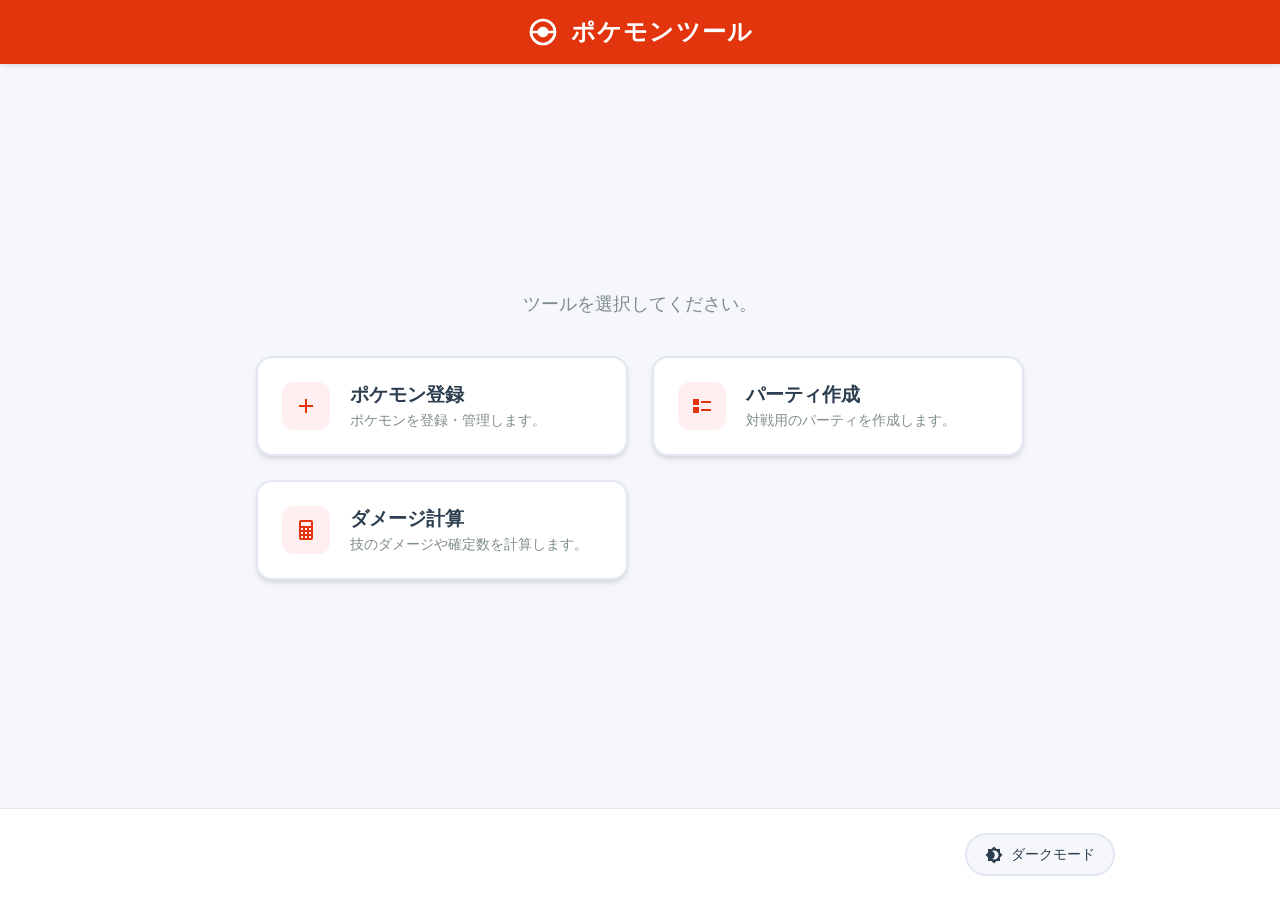
==== index.html @ 15d4105a "登録画面のレイアウト実装" ====
<!DOCTYPE html>
<html lang="ja">
<head>
    <meta charset="UTF-8">
    <meta name="viewport" content="width=device-width, initial-scale=1.0">
    <title>ポケモンツール</title>
    <link rel="stylesheet" href="css/style.css">

    <script>
        const savedTheme = localStorage.getItem('theme');
        const systemPrefersDark = window.matchMedia('(prefers-color-scheme: dark)').matches;
        const isDarkMode = savedTheme === 'dark' || (!savedTheme && systemPrefersDark);
        if (isDarkMode) {
            document.documentElement.classList.add('dark-mode');
        }
    </script>
    <script src="js/main.js" defer></script>

    <!-- PWA用のマニフェスト定義 -->
    <link rel="manifest" href="manifest.json">
    <meta name="theme-color" content="#e3350d">

    <!-- iOS (Safari) 向けのインストール設定 -->
    <meta name="apple-mobile-web-app-capable" content="yes">
    <meta name="apple-mobile-web-app-status-bar-style" content="default">
    <meta name="apple-mobile-web-app-title" content="ポケツール">
    <link rel="apple-touch-icon" href="images/icon-192.png">
</head>
<body>

    <header>
        <div class="header-container">
            <!-- モンスターボール風のSVGアイコン -->
            <svg class="header-logo" viewBox="0 0 24 24">
                <use href="images/sprite.svg#logo"></use>
            </svg>
            <h1>ポケモンツール</h1>
        </div>
    </header>

    <main>
        <div class="intro">
            <p>ツールを選択してください。</p>
        </div>

        <div class="grid">
            <!-- ポケモン登録 -->
            <a href="html/pokemons.html" class="card">
                <div class="card-icon">
                    <!-- プラスアイコン -->
                    <svg viewBox="0 0 24 24">
                        <use href="images/sprite.svg#icon-plus"></use>
                    </svg>
                </div>
                <div class="card-info">
                    <span class="card-title">ポケモン登録</span>
                    <span class="card-desc">ポケモンを登録・管理します。</span>
                </div>
            </a>

            <!-- パーティ作成 -->
            <a href="html/parties.html" class="card" onclick="event.preventDefault(); alert('パーティ作成画面（/parties）へ遷移します（モック）');">
                <div class="card-icon">
                    <!-- リストアイコン -->
                    <svg viewBox="0 0 24 24">
                        <use href="images/sprite.svg#icon-list"></use>
                    </svg>
                </div>
                <div class="card-info">
                    <span class="card-title">パーティ作成</span>
                    <span class="card-desc">対戦用のパーティを作成します。</span>
                </div>
            </a>

            <!-- ダメージ計算 -->
            <a href="html/damage-calculator.html" class="card" onclick="event.preventDefault(); alert('ダメージ計算画面（/damage-calculator）へ遷移します（モック）');">
                <div class="card-icon">
                    <!-- 計算機アイコン -->
                    <svg viewBox="0 0 24 24">
                        <use href="images/sprite.svg#icon-calculator"></use>
                    </svg>
                </div>
                <div class="card-info">
                    <span class="card-title">ダメージ計算</span>
                    <span class="card-desc">技のダメージや確定数を計算します。</span>
                </div>
            </a>
        </div>
    </main>

    <footer>
        <div class="footer-container">
            <button class="btn-toggle" id="dark-mode-toggle">
                <!-- 月アイコン -->
                <svg class="icon-moon" viewBox="0 0 24 24">
                    <use href="images/sprite.svg#icon-moon"></use>
                </svg>
                <!-- 太陽アイコン -->
                <svg class="icon-sun" viewBox="0 0 24 24">
                    <use href="images/sprite.svg#icon-sun"></use>
                </svg>
                <span>ダークモード</span>
            </button>
        </div>
    </footer>

</body>
</html>
---- css/style.css ----
@charset "UTF-8";

:root {
  --primary-color: #e3350d;
  --primary-light: #ffeff0;
  --primary-hover: #b82705;
  --bg-color: #f5f7fa;
  --card-bg: #ffffff;
  --text-color: #2c3e50;
  --text-muted: #7f8c8d;
  --border-color: #e2e8f0;
  --shadow: 0 4px 6px -1px rgba(0, 0, 0, 0.1), 0 2px 4px -1px rgba(0, 0, 0, 0.06);
  --shadow-hover: 0 10px 15px -3px rgba(0, 0, 0, 0.1), 0 4px 6px -2px rgba(0, 0, 0, 0.05);
  --transition: all 0.25s cubic-bezier(0.4, 0, 0.2, 1);
  --input-bg: #ffffff;
  
  /* 各タイプカラー */
  --type-fire: #ff9751;
  --type-water: #51a8ff;
  --type-grass: #51e67e;
  --type-flying: #97a8ff;
  --type-none: #a0aec0;
}

.dark-mode {
  --bg-color: #1a202c;
  --card-bg: #2d3748;
  --text-color: #f7fafc;
  --text-muted: #a0aec0;
  --border-color: #4a5568;
  --shadow: 0 4px 6px -1px rgba(0, 0, 0, 0.3), 0 2px 4px -1px rgba(0, 0, 0, 0.2);
  --shadow-hover: 0 10px 15px -3px rgba(0, 0, 0, 0.4), 0 4px 6px -2px rgba(0, 0, 0, 0.3);
  --primary-light: #3a2223;
  --input-bg: #2d3748;
}

* {
  box-sizing: border-box;
  margin: 0;
  padding: 0;
}

body {
  font-family: -apple-system, BlinkMacSystemFont, "Segoe UI", Roboto, "Helvetica Neue", Arial, "Noto Sans JP", sans-serif;
  background-color: var(--bg-color);
  color: var(--text-color);
  min-height: 100vh;
  display: flex;
  flex-direction: column;
  transition: background-color 0.3s ease, color 0.3s ease;
}

header {
  background-color: var(--primary-color);
  color: #ffffff;
  padding: 16px;
  box-shadow: 0 2px 4px rgba(0,0,0,0.1);
}

.header-container {
  max-width: 950px;
  margin: 0 auto;
  display: flex;
  justify-content: center;
  align-items: center;
  gap: 12px;
}

/* ヘッダー左右配置用（戻るリンク付き） */
.header-container.justify-between {
  justify-content: space-between;
}

.header-title-group {
  display: flex;
  align-items: center;
  gap: 12px;
}

.header-back-link {
  display: flex;
  align-items: center;
  gap: 4px;
  color: #ffffff;
  text-decoration: none;
  font-weight: 500;
  transition: opacity 0.2s;
  padding: 6px 12px;
  border-radius: 20px;
  background-color: rgba(255, 255, 255, 0.15);
}

.header-back-link:hover {
  background-color: rgba(255, 255, 255, 0.25);
}

.icon-back {
  width: 20px;
  height: 20px;
  fill: currentColor;
}

.header-logo {
  width: 32px;
  height: 32px;
  fill: #ffffff;
}

h1 {
  font-size: 1.5rem;
  font-weight: 700;
  letter-spacing: 0.05em;
}

main {
  flex-grow: 1;
  max-width: 800px;
  width: 100%;
  margin: 0 auto;
  padding: 40px 16px;
  display: flex;
  flex-direction: column;
  justify-content: center;
}

/* ポケモン登録画面はやや横幅を広く取る */
main.registration-main {
  max-width: 950px;
  padding: 24px 16px;
  justify-content: flex-start;
}

.intro {
  text-align: center;
  margin-bottom: 40px;
}

.intro p {
  font-size: 1.1rem;
  color: var(--text-muted);
}

/* ポータル画面用グリッド */
.grid {
  display: grid;
  grid-template-columns: repeat(2, 1fr);
  gap: 24px;
}

@media (max-width: 640px) {
  .grid {
    grid-template-columns: 1fr;
    gap: 16px;
  }
}

.card {
  background-color: var(--card-bg);
  border: 2px solid var(--border-color);
  border-radius: 16px;
  padding: 24px;
  min-height: 96px;
  display: flex;
  align-items: center;
  gap: 20px;
  text-decoration: none;
  color: var(--text-color);
  box-shadow: var(--shadow);
  transition: var(--transition);
  position: relative;
  overflow: hidden;
}

.card::before {
  content: '';
  position: absolute;
  top: 0;
  left: 0;
  width: 6px;
  height: 100%;
  background-color: var(--primary-color);
  transform: scaleY(0);
  transition: var(--transition);
  transform-origin: bottom;
}

/* 登録カードなどの通常カードはホバー変形させたくないので別定義 */
.card:not(.registration-card)::before {
  content: '';
}
.card:not(.registration-card):hover {
  transform: translateY(-4px);
  box-shadow: var(--shadow-hover);
  border-color: var(--primary-color);
}
.card:not(.registration-card):hover::before {
  transform: scaleY(1);
}

.card-icon {
  display: flex;
  align-items: center;
  justify-content: center;
  width: 48px;
  height: 48px;
  border-radius: 12px;
  background-color: var(--primary-light);
  color: var(--primary-color);
  flex-shrink: 0;
  transition: var(--transition);
}

.card:not(.registration-card):hover .card-icon {
  background-color: var(--primary-color);
  color: #ffffff;
}

.card-icon svg {
  width: 24px;
  height: 24px;
  fill: currentColor;
}

.card-info {
  display: flex;
  flex-direction: column;
  gap: 4px;
}

.card-title {
  font-size: 1.2rem;
  font-weight: 600;
}

.card-desc {
  font-size: 0.85rem;
  color: var(--text-muted);
}

/* ==========================================================================
   ポケモン登録画面 (Registration Screen) 用のスタイル
   ========================================================================== */

/* 検索エリア */
.search-section {
  margin-bottom: 24px;
}

.search-box {
  display: flex;
  gap: 12px;
  width: 100%;
}

.search-box input {
  flex-grow: 1;
  padding: 12px 18px;
  border-radius: 12px;
  border: 2px solid var(--border-color);
  background-color: var(--input-bg);
  color: var(--text-color);
  font-size: 1rem;
  font-weight: 500;
  transition: var(--transition);
}

.search-box input:focus {
  outline: none;
  border-color: var(--primary-color);
  box-shadow: 0 0 0 3px rgba(227, 53, 13, 0.15);
}

/* ボタンの基本定義 */
.btn-primary, .btn-success, .btn-danger {
  padding: 12px 24px;
  border-radius: 12px;
  border: none;
  font-size: 1rem;
  font-weight: 600;
  cursor: pointer;
  transition: var(--transition);
  display: inline-flex;
  align-items: center;
  justify-content: center;
}

.btn-primary {
  background-color: var(--primary-color);
  color: #ffffff;
}
.btn-primary:hover {
  background-color: var(--primary-hover);
}

.btn-success {
  background-color: #2ec4b6;
  color: #ffffff;
}
.btn-success:hover {
  background-color: #249c91;
}

.btn-danger {
  background-color: #ff9f1c;
  color: #ffffff;
}
.btn-danger:hover {
  background-color: #e08210;
}

.btn-large {
  padding: 14px 32px;
  font-size: 1.1rem;
}

/* ダッシュボード2カラムグリッド */
.dashboard-grid {
  display: grid;
  grid-template-columns: 1fr 1.2fr;
  gap: 24px;
  margin-bottom: 24px;
}

@media (max-width: 850px) {
  .dashboard-grid {
    grid-template-columns: 1fr;
    gap: 16px;
  }
}

.registration-card {
  display: block; /* フレックスを解除 */
  min-height: auto;
  border-radius: 16px;
  padding: 24px;
  cursor: default;
}

.card-section-title {
  font-size: 1.3rem;
  font-weight: 700;
  margin-bottom: 20px;
  border-left: 4px solid var(--primary-color);
  padding-left: 10px;
  line-height: 1.2;
}

/* ポケモン画像エリア */
.pokemon-image-placeholder {
  width: 100%;
  aspect-ratio: 4 / 3;
  background-color: var(--bg-color);
  border-radius: 12px;
  border: 2px dashed var(--border-color);
  display: flex;
  flex-direction: column;
  justify-content: center;
  align-items: center;
  gap: 8px;
  margin-bottom: 20px;
  color: var(--text-muted);
}

.pokemon-image-placeholder .image-icon {
  width: 64px;
  height: 64px;
  opacity: 0.3;
  fill: currentColor;
}

.pokemon-image-placeholder .image-text {
  font-size: 0.9rem;
  font-weight: 600;
  letter-spacing: 0.05em;
}

/* フォームグループ */
.form-group {
  margin-bottom: 16px;
}

.form-group label {
  display: block;
  font-size: 0.9rem;
  font-weight: 700;
  margin-bottom: 6px;
  color: var(--text-muted);
}

.form-select {
  width: 100%;
  padding: 12px;
  border-radius: 10px;
  border: 2px solid var(--border-color);
  background-color: var(--input-bg);
  color: var(--text-color);
  font-size: 0.95rem;
  font-weight: 500;
  transition: var(--transition);
  cursor: pointer;
}

.form-select:focus {
  outline: none;
  border-color: var(--primary-color);
}

/* タイプバッジと横並びフォーム */
.form-group-row {
  display: flex;
  align-items: center;
  gap: 12px;
  margin-bottom: 20px;
}

.form-label-inline {
  font-size: 0.9rem;
  font-weight: 700;
  color: var(--text-muted);
}

.type-badges {
  display: flex;
  gap: 8px;
}

.badge {
  display: inline-block;
  padding: 4px 12px;
  border-radius: 20px;
  font-size: 0.8rem;
  font-weight: 700;
  color: #ffffff;
  text-align: center;
}

.badge-fire { background-color: var(--type-fire); }
.badge-water { background-color: var(--type-water); }
.badge-grass { background-color: var(--type-grass); }
.badge-flying { background-color: var(--type-flying); }
.badge-none { background-color: var(--type-none); }

/* 能力ポイントと実数値テーブル */
.status-table-container {
  overflow-x: auto;
  margin-bottom: 20px;
}

.status-table {
  width: 100%;
  border-collapse: collapse;
}

.status-table th {
  font-size: 0.85rem;
  font-weight: 700;
  color: var(--text-muted);
  text-align: left;
  padding-bottom: 10px;
  border-bottom: 2px solid var(--border-color);
}

.status-table th.th-center {
  text-align: center;
}

.status-table td {
  padding: 12px 0;
  border-bottom: 1px solid var(--border-color);
  vertical-align: middle;
}

.status-name {
  font-weight: 700;
  font-size: 0.95rem;
  width: 60px;
}

.status-base {
  font-weight: 600;
  color: var(--text-muted);
  width: 50px;
}

.status-ap-cell {
  width: 140px;
}

.ap-spinner {
  display: flex;
  align-items: center;
  background-color: var(--bg-color);
  border: 2px solid var(--border-color);
  border-radius: 8px;
  overflow: hidden;
  width: 120px;
  margin: 0 auto;
}

.btn-ap-adjust {
  background: none;
  border: none;
  color: var(--text-color);
  font-size: 1.2rem;
  font-weight: bold;
  width: 32px;
  height: 32px;
  cursor: pointer;
  transition: background-color 0.1s;
}

.btn-ap-adjust:hover {
  background-color: var(--border-color);
}

.ap-input {
  width: 56px;
  border: none;
  background: none;
  color: var(--text-color);
  text-align: center;
  font-size: 0.95rem;
  font-weight: 700;
  -moz-appearance: textfield;
}

.ap-input::-webkit-outer-spin-button,
.ap-input::-webkit-inner-spin-button {
  -webkit-appearance: none;
  margin: 0;
}

.ap-presets {
  width: 70px;
  display: flex;
  gap: 4px;
}

.btn-preset {
  background-color: var(--bg-color);
  border: 1px solid var(--border-color);
  color: var(--text-color);
  padding: 4px 8px;
  border-radius: 6px;
  font-size: 0.75rem;
  font-weight: 700;
  cursor: pointer;
  transition: var(--transition);
}

.btn-preset:hover {
  border-color: var(--primary-color);
  background-color: var(--primary-light);
  color: var(--primary-color);
}

.status-real {
  font-size: 1.1rem;
  font-weight: 700;
  text-align: right;
  width: 60px;
}

.highlight-value {
  color: var(--primary-color);
}

/* 残り能力ポイント */
.ap-summary-box {
  display: flex;
  justify-content: space-between;
  align-items: center;
  padding: 14px 18px;
  background-color: var(--primary-light);
  border-radius: 12px;
  border: 1px solid rgba(227, 53, 13, 0.2);
}

.ap-summary-label {
  font-weight: 700;
  font-size: 0.95rem;
}

.ap-summary-value {
  font-size: 1.2rem;
  font-weight: 800;
}

/* 技構成エリア */
.moves-section {
  margin-bottom: 24px;
}

.moves-grid {
  display: grid;
  grid-template-columns: repeat(2, 1fr);
  gap: 16px;
}

@media (max-width: 640px) {
  .moves-grid {
    grid-template-columns: 1fr;
    gap: 12px;
  }
}

.move-row {
  display: flex;
  align-items: center;
  justify-content: space-between;
  background-color: var(--bg-color);
  padding: 12px 16px;
  border-radius: 12px;
  border: 1px solid var(--border-color);
  gap: 12px;
}

.move-select-wrapper {
  display: flex;
  align-items: center;
  gap: 10px;
  flex-grow: 1;
}

.move-label {
  font-weight: 700;
  font-size: 0.9rem;
  color: var(--text-muted);
  white-space: nowrap;
}

.move-row .form-select {
  padding: 8px 12px;
  border-radius: 8px;
  font-size: 0.9rem;
}

.move-meta {
  display: flex;
  align-items: center;
  gap: 10px;
  flex-shrink: 0;
}

.move-power {
  font-size: 0.85rem;
  color: var(--text-muted);
  white-space: nowrap;
}

.move-power .power-val {
  font-weight: 700;
  color: var(--text-color);
}

/* アクション行（保存・削除） */
.action-row {
  display: flex;
  justify-content: space-between;
  gap: 16px;
  margin-top: 12px;
}

.action-row .btn-success {
  flex-grow: 1; /* 保存ボタンを大きく */
}

/* ==========================================================================
   フッター
   ========================================================================== */
footer {
  padding: 24px 16px;
  border-top: 1px solid var(--border-color);
  background-color: var(--card-bg);
  transition: background-color 0.3s ease, border-color 0.3s ease;
  margin-top: auto;
}

.footer-container {
  max-width: 950px;
  margin: 0 auto;
  display: flex;
  justify-content: flex-end;
  align-items: center;
}

.btn-toggle {
  background-color: var(--bg-color);
  border: 2px solid var(--border-color);
  color: var(--text-color);
  padding: 10px 18px;
  border-radius: 30px;
  cursor: pointer;
  display: flex;
  align-items: center;
  gap: 8px;
  font-size: 0.9rem;
  font-weight: 500;
  transition: var(--transition);
}

.btn-toggle:hover {
  border-color: var(--primary-color);
  color: var(--primary-color);
  background-color: var(--primary-light);
  color: var(--primary-color);
}

.btn-toggle svg {
  width: 18px;
  height: 18px;
  fill: currentColor;
}

/* ダークモード時のトグルボタン内のアイコン表示制御 */
.dark-mode .icon-sun {
  display: inline;
}
:not(.dark-mode) .icon-sun {
  display: none;
}
.dark-mode .icon-moon {
  display: none;
}
:not(.dark-mode) .icon-moon {
  display: inline;
}
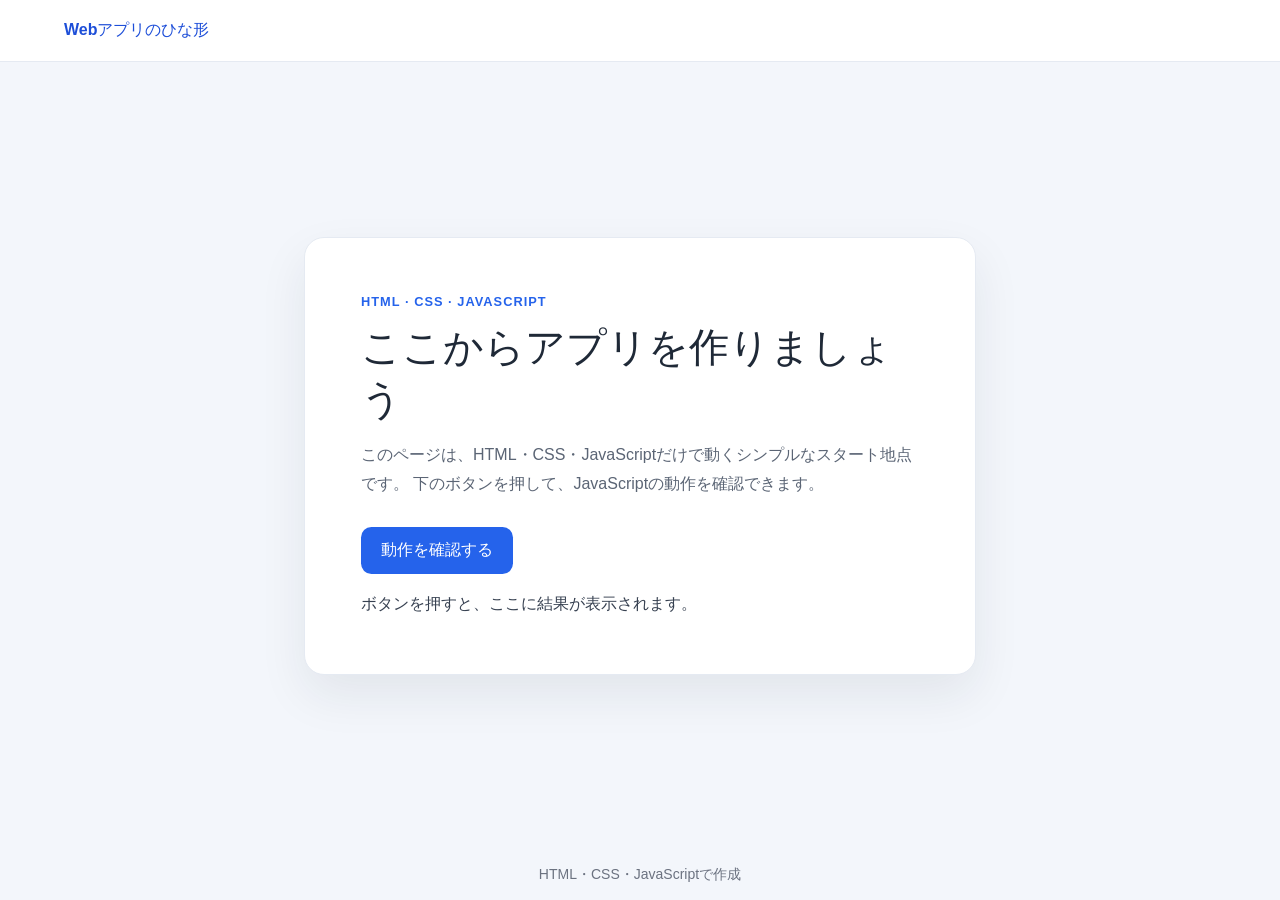
==== commit 6d4bd49b: "first commit" ====
--- a/index.html
+++ b/index.html
@@ -1,108 +1,37 @@
-<!DOCTYPE html>
+<!doctype html>
 <html lang="ja">
-<head>
-    <meta charset="UTF-8">
-    <meta name="viewport" content="width=device-width, initial-scale=1.0">
-    <title>ポケモンツール</title>
-    <link rel="stylesheet" href="css/style.css">
-
-    <script>
-        const savedTheme = localStorage.getItem('theme');
-        const systemPrefersDark = window.matchMedia('(prefers-color-scheme: dark)').matches;
-        const isDarkMode = savedTheme === 'dark' || (!savedTheme && systemPrefersDark);
-        if (isDarkMode) {
-            document.documentElement.classList.add('dark-mode');
-        }
-    </script>
-    <script src="js/main.js" defer></script>
-
-    <!-- PWA用のマニフェスト定義 -->
-    <link rel="manifest" href="manifest.json">
-    <meta name="theme-color" content="#e3350d">
-
-    <!-- iOS (Safari) 向けのインストール設定 -->
-    <meta name="apple-mobile-web-app-capable" content="yes">
-    <meta name="apple-mobile-web-app-status-bar-style" content="default">
-    <meta name="apple-mobile-web-app-title" content="ポケツール">
-    <link rel="apple-touch-icon" href="images/icon-192.png">
-</head>
-<body>
-
-    <header>
-        <div class="header-container">
-            <!-- モンスターボール風のSVGアイコン -->
-            <svg class="header-logo" viewBox="0 0 24 24">
-                <use href="images/sprite.svg#logo"></use>
-            </svg>
-            <h1>ポケモンツール</h1>
-        </div>
+  <head>
+    <meta charset="utf-8">
+    <meta name="viewport" content="width=device-width, initial-scale=1">
+    <meta name="description" content="HTML、CSS、JavaScriptで作ったWebアプリのひな形です。">
+    <title>Webアプリのひな形</title>
+    <link rel="stylesheet" href="styles.css">
+    <script src="script.js" defer></script>
+  </head>
+  <body>
+    <header class="site-header">
+      <a class="site-title" href="./">Webアプリのひな形</a>
     </header>
 
-    <main>
-        <div class="intro">
-            <p>ツールを選択してください。</p>
-        </div>
-
-        <div class="grid">
-            <!-- ポケモン登録 -->
-            <a href="html/pokemons.html" class="card">
-                <div class="card-icon">
-                    <!-- プラスアイコン -->
-                    <svg viewBox="0 0 24 24">
-                        <use href="images/sprite.svg#icon-plus"></use>
-                    </svg>
-                </div>
-                <div class="card-info">
-                    <span class="card-title">ポケモン登録</span>
-                    <span class="card-desc">ポケモンを登録・管理します。</span>
-                </div>
-            </a>
-
-            <!-- パーティ作成 -->
-            <a href="html/parties.html" class="card" onclick="event.preventDefault(); alert('パーティ作成画面（/parties）へ遷移します（モック）');">
-                <div class="card-icon">
-                    <!-- リストアイコン -->
-                    <svg viewBox="0 0 24 24">
-                        <use href="images/sprite.svg#icon-list"></use>
-                    </svg>
-                </div>
-                <div class="card-info">
-                    <span class="card-title">パーティ作成</span>
-                    <span class="card-desc">対戦用のパーティを作成します。</span>
-                </div>
-            </a>
-
-            <!-- ダメージ計算 -->
-            <a href="html/damage-calculator.html" class="card" onclick="event.preventDefault(); alert('ダメージ計算画面（/damage-calculator）へ遷移します（モック）');">
-                <div class="card-icon">
-                    <!-- 計算機アイコン -->
-                    <svg viewBox="0 0 24 24">
-                        <use href="images/sprite.svg#icon-calculator"></use>
-                    </svg>
-                </div>
-                <div class="card-info">
-                    <span class="card-title">ダメージ計算</span>
-                    <span class="card-desc">技のダメージや確定数を計算します。</span>
-                </div>
-            </a>
-        </div>
+    <main class="main-content">
+      <section class="welcome-card" aria-labelledby="welcome-title">
+        <p class="eyebrow">HTML · CSS · JavaScript</p>
+        <h1 id="welcome-title">ここからアプリを作りましょう</h1>
+        <p class="description">
+          このページは、HTML・CSS・JavaScriptだけで動くシンプルなスタート地点です。
+          下のボタンを押して、JavaScriptの動作を確認できます。
+        </p>
+        <button class="action-button" id="check-button" type="button">
+          動作を確認する
+        </button>
+        <p class="result" id="result" role="status" aria-live="polite">
+          ボタンを押すと、ここに結果が表示されます。
+        </p>
+      </section>
     </main>
 
-    <footer>
-        <div class="footer-container">
-            <button class="btn-toggle" id="dark-mode-toggle">
-                <!-- 月アイコン -->
-                <svg class="icon-moon" viewBox="0 0 24 24">
-                    <use href="images/sprite.svg#icon-moon"></use>
-                </svg>
-                <!-- 太陽アイコン -->
-                <svg class="icon-sun" viewBox="0 0 24 24">
-                    <use href="images/sprite.svg#icon-sun"></use>
-                </svg>
-                <span>ダークモード</span>
-            </button>
-        </div>
+    <footer class="site-footer">
+      <p>HTML・CSS・JavaScriptで作成</p>
     </footer>
-
-</body>
+  </body>
 </html>
--- a/styles.css
+++ b/styles.css
@@ -0,0 +1,119 @@
+:root {
+  color-scheme: light;
+  font-family: "Segoe UI", "Noto Sans JP", sans-serif;
+  color: #1f2937;
+  background: #f3f6fb;
+  font-synthesis: none;
+  text-rendering: optimizeLegibility;
+}
+
+* {
+  box-sizing: border-box;
+}
+
+body {
+  display: flex;
+  min-width: 320px;
+  min-height: 100vh;
+  flex-direction: column;
+  margin: 0;
+}
+
+.site-header {
+  padding: 1.25rem clamp(1.25rem, 5vw, 4rem);
+  background: #ffffff;
+  border-bottom: 1px solid #e5eaf2;
+}
+
+.site-title {
+  color: #1d4ed8;
+  font-size: 1rem;
+  font-weight: 700;
+  text-decoration: none;
+}
+
+.main-content {
+  display: grid;
+  flex: 1;
+  place-items: center;
+  padding: 3rem 1.25rem;
+}
+
+.welcome-card {
+  width: min(100%, 42rem);
+  padding: clamp(1.75rem, 5vw, 3.5rem);
+  background: #ffffff;
+  border: 1px solid #e5eaf2;
+  border-radius: 1.25rem;
+  box-shadow: 0 1.25rem 3rem rgb(31 41 55 / 8%);
+}
+
+.eyebrow {
+  margin: 0 0 0.75rem;
+  color: #2563eb;
+  font-size: 0.8rem;
+  font-weight: 700;
+  letter-spacing: 0.08em;
+  text-transform: uppercase;
+}
+
+h1 {
+  margin: 0;
+  font-size: clamp(1.75rem, 5vw, 2.5rem);
+  line-height: 1.3;
+}
+
+.description {
+  margin: 1rem 0 1.75rem;
+  color: #5b6575;
+  line-height: 1.8;
+}
+
+.action-button {
+  padding: 0.8rem 1.25rem;
+  color: #ffffff;
+  font: inherit;
+  font-weight: 700;
+  background: #2563eb;
+  border: 0;
+  border-radius: 0.65rem;
+  cursor: pointer;
+  transition: background-color 160ms ease, transform 160ms ease;
+}
+
+.action-button:hover {
+  background: #1d4ed8;
+  transform: translateY(-1px);
+}
+
+.action-button:focus-visible,
+.site-title:focus-visible {
+  outline: 3px solid #93c5fd;
+  outline-offset: 3px;
+}
+
+.result {
+  min-height: 1.5em;
+  margin: 1.25rem 0 0;
+  color: #374151;
+}
+
+.site-footer {
+  padding: 1rem 1.25rem;
+  color: #6b7280;
+  font-size: 0.875rem;
+  text-align: center;
+}
+
+.site-footer p {
+  margin: 0;
+}
+
+@media (prefers-reduced-motion: reduce) {
+  *,
+  *::before,
+  *::after {
+    scroll-behavior: auto !important;
+    transition-duration: 0.01ms !important;
+  }
+}
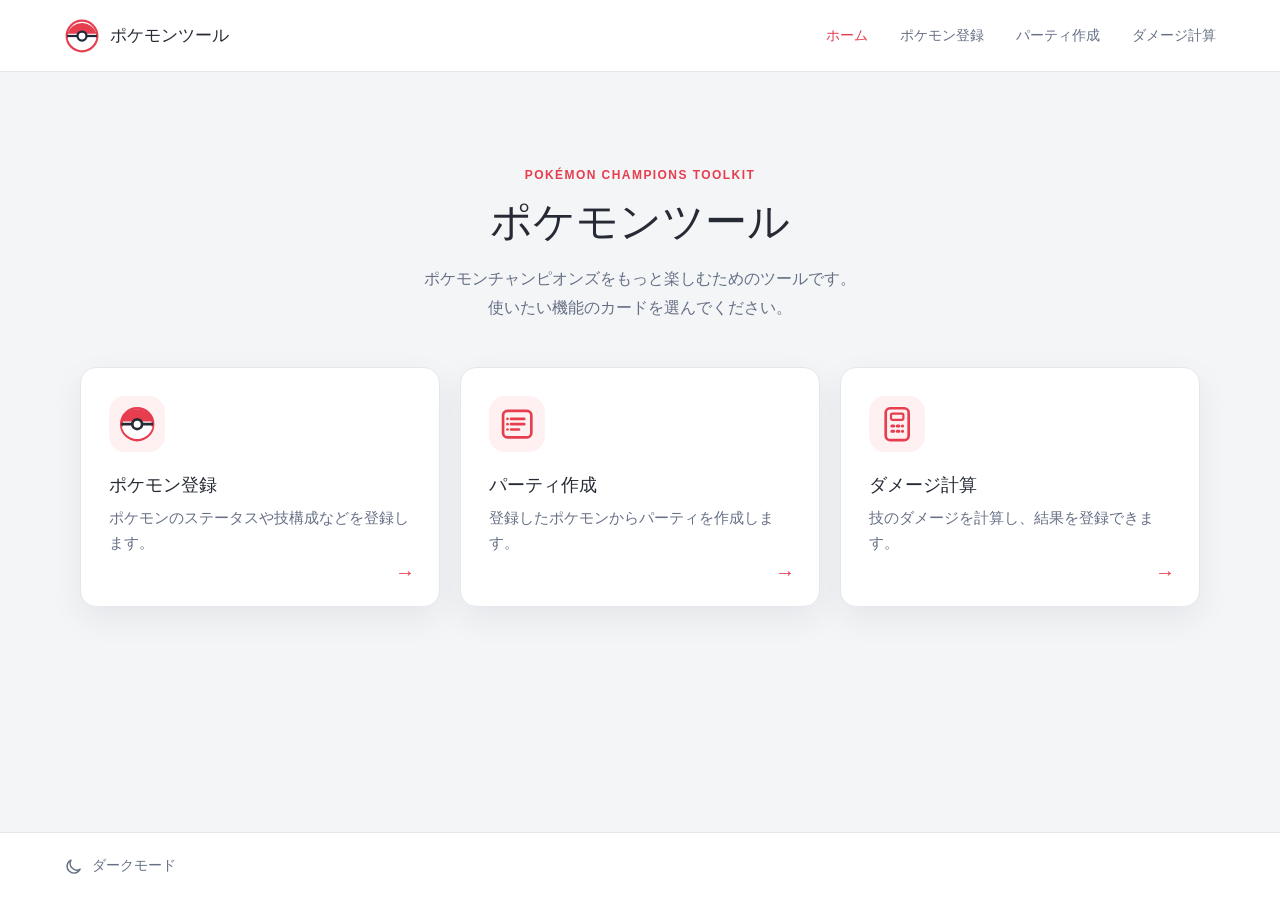
==== commit b91f01ca: "ホーム画面と遷移先のダミー画面を実装" ====
--- a/index.html
+++ b/index.html
@@ -3,35 +3,122 @@
   <head>
     <meta charset="utf-8">
     <meta name="viewport" content="width=device-width, initial-scale=1">
-    <meta name="description" content="HTML、CSS、JavaScriptで作ったWebアプリのひな形です。">
-    <title>Webアプリのひな形</title>
-    <link rel="stylesheet" href="styles.css">
+    <meta name="description" content="ポケモンチャンピオンズをサポートするツールです。">
+    <meta name="theme-color" content="#f4f5f7">
+    <title>ポケモンツール</title>
+    <link rel="stylesheet" href="style.css">
     <script src="script.js" defer></script>
   </head>
   <body>
     <header class="site-header">
-      <a class="site-title" href="./">Webアプリのひな形</a>
+      <a class="brand" href="#home" aria-label="ポケモンツール ホーム">
+        <svg class="brand-icon" viewBox="0 0 40 40" aria-hidden="true">
+          <circle cx="20" cy="20" r="17" fill="white" stroke="currentColor" stroke-width="2.5"/>
+          <path d="M3.8 17.5h32.4a17 17 0 0 0-32.4 0Z" fill="currentColor"/>
+          <path d="M3.8 22.5h32.4a17 17 0 0 1-32.4 0Z" fill="white"/>
+          <path d="M3.5 20h33" stroke="#1f2937" stroke-width="2.5"/>
+          <circle cx="20" cy="20" r="5" fill="white" stroke="#1f2937" stroke-width="2.5"/>
+        </svg>
+        <span>ポケモンツール</span>
+      </a>
+
+      <nav class="primary-nav" aria-label="メインナビゲーション">
+        <a href="#home" data-nav="home">ホーム</a>
+        <a href="#pokemon" data-nav="pokemon">ポケモン登録</a>
+        <a href="#party" data-nav="party">パーティ作成</a>
+        <a href="#damage" data-nav="damage">ダメージ計算</a>
+      </nav>
     </header>
 
     <main class="main-content">
-      <section class="welcome-card" aria-labelledby="welcome-title">
-        <p class="eyebrow">HTML · CSS · JavaScript</p>
-        <h1 id="welcome-title">ここからアプリを作りましょう</h1>
-        <p class="description">
-          このページは、HTML・CSS・JavaScriptだけで動くシンプルなスタート地点です。
-          下のボタンを押して、JavaScriptの動作を確認できます。
-        </p>
-        <button class="action-button" id="check-button" type="button">
-          動作を確認する
-        </button>
-        <p class="result" id="result" role="status" aria-live="polite">
-          ボタンを押すと、ここに結果が表示されます。
-        </p>
+      <section class="page home-page" id="page-home" data-page="home" aria-labelledby="welcome-title">
+        <div class="welcome">
+          <p class="eyebrow">POKÉMON CHAMPIONS TOOLKIT</p>
+          <h1 id="welcome-title">ポケモンツール</h1>
+          <p>ポケモンチャンピオンズをもっと楽しむためのツールです。<br class="desktop-break">使いたい機能のカードを選んでください。</p>
+        </div>
+
+        <div class="tool-grid" aria-label="ツール一覧">
+          <a class="tool-card" href="#pokemon">
+            <span class="card-icon ball-icon" aria-hidden="true">
+              <svg viewBox="0 0 48 48">
+                <circle cx="24" cy="24" r="18" fill="white" stroke="currentColor" stroke-width="3"/>
+                <path d="M6.5 21h35a18 18 0 0 0-35 0Z" fill="currentColor"/>
+                <path d="M6.5 27h35a18 18 0 0 1-35 0Z" fill="white"/>
+                <path d="M6 24h36" stroke="#252a34" stroke-width="3"/>
+                <circle cx="24" cy="24" r="5.5" fill="white" stroke="#252a34" stroke-width="3"/>
+              </svg>
+            </span>
+            <span class="card-title">ポケモン登録</span>
+            <span class="card-description">ポケモンのステータスや技構成などを登録します。</span>
+            <span class="card-arrow" aria-hidden="true">→</span>
+          </a>
+
+          <a class="tool-card" href="#party">
+            <span class="card-icon list-icon" aria-hidden="true">
+              <svg viewBox="0 0 48 48" fill="none">
+                <rect x="8" y="9" width="32" height="30" rx="5" stroke="currentColor" stroke-width="3"/>
+                <path d="M17 18h15M17 24h15M17 30h9" stroke="currentColor" stroke-linecap="round" stroke-width="3"/>
+                <circle cx="13" cy="18" r="1.5" fill="currentColor"/>
+                <circle cx="13" cy="24" r="1.5" fill="currentColor"/>
+                <circle cx="13" cy="30" r="1.5" fill="currentColor"/>
+              </svg>
+            </span>
+            <span class="card-title">パーティ作成</span>
+            <span class="card-description">登録したポケモンからパーティを作成します。</span>
+            <span class="card-arrow" aria-hidden="true">→</span>
+          </a>
+
+          <a class="tool-card" href="#damage">
+            <span class="card-icon calculator-icon" aria-hidden="true">
+              <svg viewBox="0 0 48 48" fill="none">
+                <rect x="11" y="6" width="26" height="36" rx="5" stroke="currentColor" stroke-width="3"/>
+                <rect x="17" y="12" width="14" height="7" rx="1.5" stroke="currentColor" stroke-width="2.5"/>
+                <path d="M18 26h2M24 26h2M30 26h.1M18 32h2M24 32h2M30 32h.1" stroke="currentColor" stroke-linecap="round" stroke-width="3.5"/>
+              </svg>
+            </span>
+            <span class="card-title">ダメージ計算</span>
+            <span class="card-description">技のダメージを計算し、結果を登録できます。</span>
+            <span class="card-arrow" aria-hidden="true">→</span>
+          </a>
+        </div>
+      </section>
+
+      <section class="page placeholder-page" id="page-pokemon" data-page="pokemon" aria-labelledby="pokemon-title" hidden>
+        <div class="placeholder-card">
+          <p class="eyebrow">TOOL</p>
+          <h1 id="pokemon-title">ポケモン登録</h1>
+          <a class="home-button" href="#home">ホームへ戻る</a>
+        </div>
+      </section>
+
+      <section class="page placeholder-page" id="page-party" data-page="party" aria-labelledby="party-title" hidden>
+        <div class="placeholder-card">
+          <p class="eyebrow">TOOL</p>
+          <h1 id="party-title">パーティ作成</h1>
+          <a class="home-button" href="#home">ホームへ戻る</a>
+        </div>
+      </section>
+
+      <section class="page placeholder-page" id="page-damage" data-page="damage" aria-labelledby="damage-title" hidden>
+        <div class="placeholder-card">
+          <p class="eyebrow">TOOL</p>
+          <h1 id="damage-title">ダメージ計算</h1>
+          <a class="home-button" href="#home">ホームへ戻る</a>
+        </div>
       </section>
     </main>
 
     <footer class="site-footer">
-      <p>HTML・CSS・JavaScriptで作成</p>
+      <div class="footer-inner">
+        <button class="theme-toggle" id="theme-toggle" type="button" aria-pressed="false">
+          <svg viewBox="0 0 24 24" aria-hidden="true">
+            <path d="M20.2 15.3A8.5 8.5 0 0 1 8.7 3.8 8.6 8.6 0 1 0 20.2 15.3Z" fill="none" stroke="currentColor" stroke-linecap="round" stroke-linejoin="round" stroke-width="1.8"/>
+          </svg>
+          <span>ダークモード</span>
+        </button>
+        <div class="footer-actions" aria-label="ページ操作"></div>
+      </div>
     </footer>
   </body>
 </html>
--- a/style.css
+++ b/style.css
@@ -0,0 +1,354 @@
+:root {
+  color-scheme: light;
+  font-family: "Segoe UI", "Noto Sans JP", sans-serif;
+  color: #252a34;
+  background: #f4f5f7;
+  font-synthesis: none;
+  text-rendering: optimizeLegibility;
+  --page-bg: #f4f5f7;
+  --surface: #ffffff;
+  --text: #252a34;
+  --muted: #667085;
+  --border: #e4e7ec;
+  --accent: #e63d4f;
+  --accent-dark: #c92e40;
+  --soft-accent: #fff0f1;
+  --shadow: 0 0.75rem 2rem rgb(31 41 55 / 7%);
+}
+
+:root[data-theme="dark"] {
+  color-scheme: dark;
+  color: #f3f4f6;
+  background: #202329;
+  --page-bg: #202329;
+  --surface: #2b3038;
+  --text: #f3f4f6;
+  --muted: #b0b7c3;
+  --border: #414752;
+  --accent: #ff6675;
+  --accent-dark: #ff8290;
+  --soft-accent: #493037;
+  --shadow: 0 0.75rem 2rem rgb(0 0 0 / 20%);
+}
+
+* {
+  box-sizing: border-box;
+}
+
+body {
+  display: flex;
+  min-width: 320px;
+  min-height: 100vh;
+  flex-direction: column;
+  margin: 0;
+  color: var(--text);
+  background: var(--page-bg);
+  transition: color 180ms ease, background-color 180ms ease;
+}
+
+a {
+  color: inherit;
+}
+
+.site-header {
+  position: sticky;
+  z-index: 1;
+  top: 0;
+  display: flex;
+  min-height: 4.5rem;
+  align-items: center;
+  justify-content: space-between;
+  gap: 1.5rem;
+  padding: 0.75rem clamp(1.25rem, 5vw, 4rem);
+  background: var(--surface);
+  border-bottom: 1px solid var(--border);
+}
+
+.brand {
+  display: inline-flex;
+  flex: 0 0 auto;
+  align-items: center;
+  gap: 0.65rem;
+  color: var(--text);
+  font-size: 1.05rem;
+  font-weight: 800;
+  text-decoration: none;
+}
+
+.brand-icon {
+  width: 2.25rem;
+  height: 2.25rem;
+  color: var(--accent);
+}
+
+.primary-nav {
+  display: flex;
+  align-items: center;
+  gap: clamp(0.75rem, 2.5vw, 2rem);
+}
+
+.primary-nav a {
+  padding: 0.45rem 0;
+  color: var(--muted);
+  font-size: 0.9rem;
+  font-weight: 650;
+  text-decoration: none;
+  transition: color 160ms ease;
+}
+
+.primary-nav a:hover,
+.primary-nav a[aria-current="page"] {
+  color: var(--accent);
+}
+
+.main-content {
+  width: min(100%, 76rem);
+  flex: 1;
+  align-self: center;
+  padding: clamp(3rem, 8vw, 6rem) clamp(1.25rem, 5vw, 3rem);
+}
+
+.welcome {
+  margin: 0 auto 2.75rem;
+  text-align: center;
+}
+
+.eyebrow {
+  margin: 0 0 0.75rem;
+  color: var(--accent);
+  font-size: 0.75rem;
+  font-weight: 800;
+  letter-spacing: 0.12em;
+}
+
+h1 {
+  margin: 0;
+  font-size: clamp(1.8rem, 5vw, 2.65rem);
+  line-height: 1.3;
+}
+
+.welcome > p:last-child {
+  margin: 1rem 0 0;
+  color: var(--muted);
+  line-height: 1.8;
+}
+
+.tool-grid {
+  display: grid;
+  grid-template-columns: repeat(3, minmax(0, 1fr));
+  gap: 1.25rem;
+}
+
+.tool-card {
+  position: relative;
+  display: flex;
+  min-height: 15rem;
+  flex-direction: column;
+  align-items: flex-start;
+  padding: 1.75rem;
+  background: var(--surface);
+  border: 1px solid var(--border);
+  border-radius: 1rem;
+  box-shadow: var(--shadow);
+  text-decoration: none;
+  transition: transform 180ms ease, box-shadow 180ms ease, border-color 180ms ease;
+}
+
+.tool-card:hover {
+  transform: translateY(-5px);
+  border-color: var(--accent);
+  box-shadow: 0 1rem 2.25rem rgb(31 41 55 / 12%);
+}
+
+.card-icon {
+  display: grid;
+  width: 3.5rem;
+  height: 3.5rem;
+  place-items: center;
+  margin-bottom: 1.25rem;
+  color: var(--accent);
+  background: var(--soft-accent);
+  border-radius: 1rem;
+}
+
+.card-icon svg {
+  width: 2.65rem;
+  height: 2.65rem;
+}
+
+.card-title {
+  font-size: 1.15rem;
+  font-weight: 750;
+}
+
+.card-description {
+  margin-top: 0.6rem;
+  color: var(--muted);
+  font-size: 0.92rem;
+  line-height: 1.7;
+}
+
+.card-arrow {
+  position: absolute;
+  right: 1.5rem;
+  bottom: 1.35rem;
+  color: var(--accent);
+  font-size: 1.25rem;
+  transition: transform 180ms ease;
+}
+
+.tool-card:hover .card-arrow {
+  transform: translateX(4px);
+}
+
+.placeholder-page {
+  display: grid;
+  min-height: 19rem;
+  place-items: center;
+}
+
+.placeholder-card {
+  width: min(100%, 38rem);
+  padding: clamp(2rem, 6vw, 3.5rem);
+  text-align: center;
+  background: var(--surface);
+  border: 1px solid var(--border);
+  border-radius: 1rem;
+  box-shadow: var(--shadow);
+}
+
+.placeholder-card .eyebrow {
+  margin-bottom: 0.5rem;
+}
+
+.home-button {
+  display: inline-flex;
+  min-height: 2.8rem;
+  align-items: center;
+  justify-content: center;
+  margin-top: 1.75rem;
+  padding: 0.65rem 1.25rem;
+  color: #ffffff;
+  font-weight: 700;
+  background: var(--accent);
+  border-radius: 0.65rem;
+  text-decoration: none;
+  transition: background-color 160ms ease, transform 160ms ease;
+}
+
+.home-button:hover {
+  transform: translateY(-1px);
+  background: var(--accent-dark);
+}
+
+.site-footer {
+  padding: 0.85rem clamp(1.25rem, 5vw, 4rem);
+  background: var(--surface);
+  border-top: 1px solid var(--border);
+}
+
+.footer-inner {
+  display: flex;
+  min-height: 2.5rem;
+  align-items: center;
+  justify-content: space-between;
+  gap: 1rem;
+}
+
+.theme-toggle {
+  display: inline-flex;
+  align-items: center;
+  gap: 0.55rem;
+  padding: 0.45rem 0;
+  color: var(--muted);
+  font: inherit;
+  font-size: 0.875rem;
+  background: transparent;
+  border: 0;
+  cursor: pointer;
+}
+
+.theme-toggle svg {
+  width: 1.2rem;
+  height: 1.2rem;
+}
+
+.theme-toggle:hover {
+  color: var(--accent);
+}
+
+.footer-actions {
+  min-width: 1px;
+}
+
+a:focus-visible,
+button:focus-visible {
+  outline: 3px solid var(--accent);
+  outline-offset: 4px;
+}
+
+[hidden] {
+  display: none !important;
+}
+
+@media (max-width: 760px) {
+  .site-header {
+    flex-wrap: wrap;
+    gap: 0.35rem 1rem;
+    padding-top: 0.65rem;
+    padding-bottom: 0.55rem;
+  }
+
+  .primary-nav {
+    width: 100%;
+    justify-content: space-between;
+    gap: 0.5rem;
+    overflow-x: auto;
+  }
+
+  .primary-nav a {
+    flex: 0 0 auto;
+    font-size: 0.82rem;
+  }
+
+  .main-content {
+    padding-top: 3rem;
+    padding-bottom: 3rem;
+  }
+
+  .tool-grid {
+    grid-template-columns: 1fr;
+    gap: 1rem;
+  }
+
+  .tool-card {
+    min-height: 13rem;
+  }
+}
+
+@media (max-width: 420px) {
+  .brand {
+    font-size: 0.98rem;
+  }
+
+  .primary-nav {
+    gap: 0.8rem;
+  }
+
+  .primary-nav a {
+    font-size: 0.76rem;
+  }
+
+  .desktop-break {
+    display: none;
+  }
+}
+
+@media (prefers-reduced-motion: reduce) {
+  *,
+  *::before,
+  *::after {
+    scroll-behavior: auto !important;
+    transition-duration: 0.01ms !important;
+  }
+}
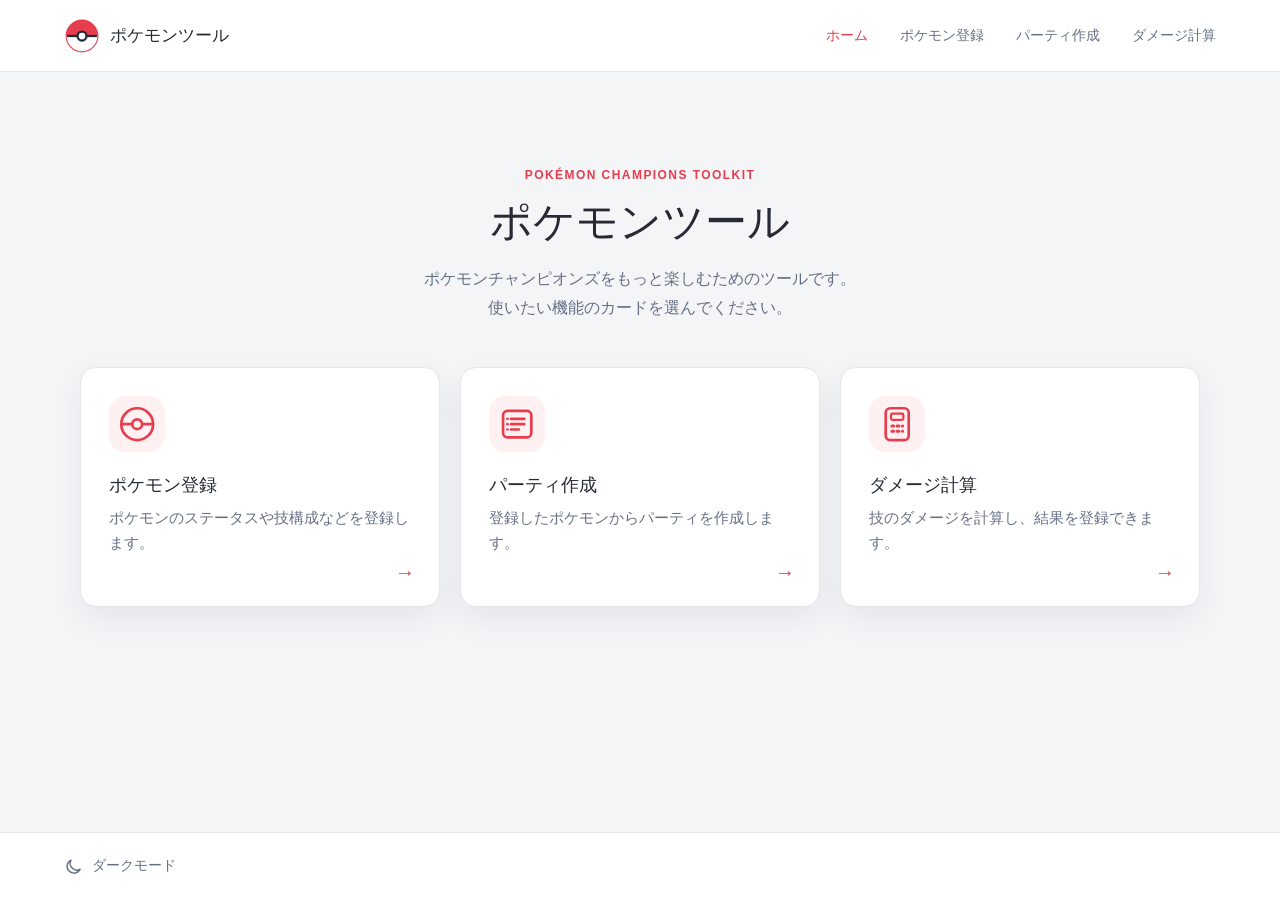
==== commit 91c3af06: "アイコンを調整" ====
--- a/index.html
+++ b/index.html
@@ -14,8 +14,8 @@
       <a class="brand" href="#home" aria-label="ポケモンツール ホーム">
         <svg class="brand-icon" viewBox="0 0 40 40" aria-hidden="true">
           <circle cx="20" cy="20" r="17" fill="white" stroke="currentColor" stroke-width="2.5"/>
-          <path d="M3.8 17.5h32.4a17 17 0 0 0-32.4 0Z" fill="currentColor"/>
-          <path d="M3.8 22.5h32.4a17 17 0 0 1-32.4 0Z" fill="white"/>
+          <path d="M3 20a17 17 0 0 1 34 0Z" fill="currentColor"/>
+          <path d="M3 20a17 17 0 0 0 34 0Z" fill="white"/>
           <path d="M3.5 20h33" stroke="#1f2937" stroke-width="2.5"/>
           <circle cx="20" cy="20" r="5" fill="white" stroke="#1f2937" stroke-width="2.5"/>
         </svg>
@@ -42,11 +42,11 @@
           <a class="tool-card" href="#pokemon">
             <span class="card-icon ball-icon" aria-hidden="true">
               <svg viewBox="0 0 48 48">
-                <circle cx="24" cy="24" r="18" fill="white" stroke="currentColor" stroke-width="3"/>
-                <path d="M6.5 21h35a18 18 0 0 0-35 0Z" fill="currentColor"/>
-                <path d="M6.5 27h35a18 18 0 0 1-35 0Z" fill="white"/>
-                <path d="M6 24h36" stroke="#252a34" stroke-width="3"/>
-                <circle cx="24" cy="24" r="5.5" fill="white" stroke="#252a34" stroke-width="3"/>
+                <circle cx="24" cy="24" r="18" fill="none" stroke="currentColor" stroke-width="3"/>
+                <path d="M6 24a18 18 0 0 1 36 0Z" fill="none"/>
+                <path d="M6 24a18 18 0 0 0 36 0Z" fill="none"/>
+                <path d="M6 24h36" stroke="currentColor" stroke-width="3"/>
+                <circle cx="24" cy="24" r="5.5" fill="var(--soft-accent)" stroke="currentColor" stroke-width="3"/>
               </svg>
             </span>
             <span class="card-title">ポケモン登録</span>
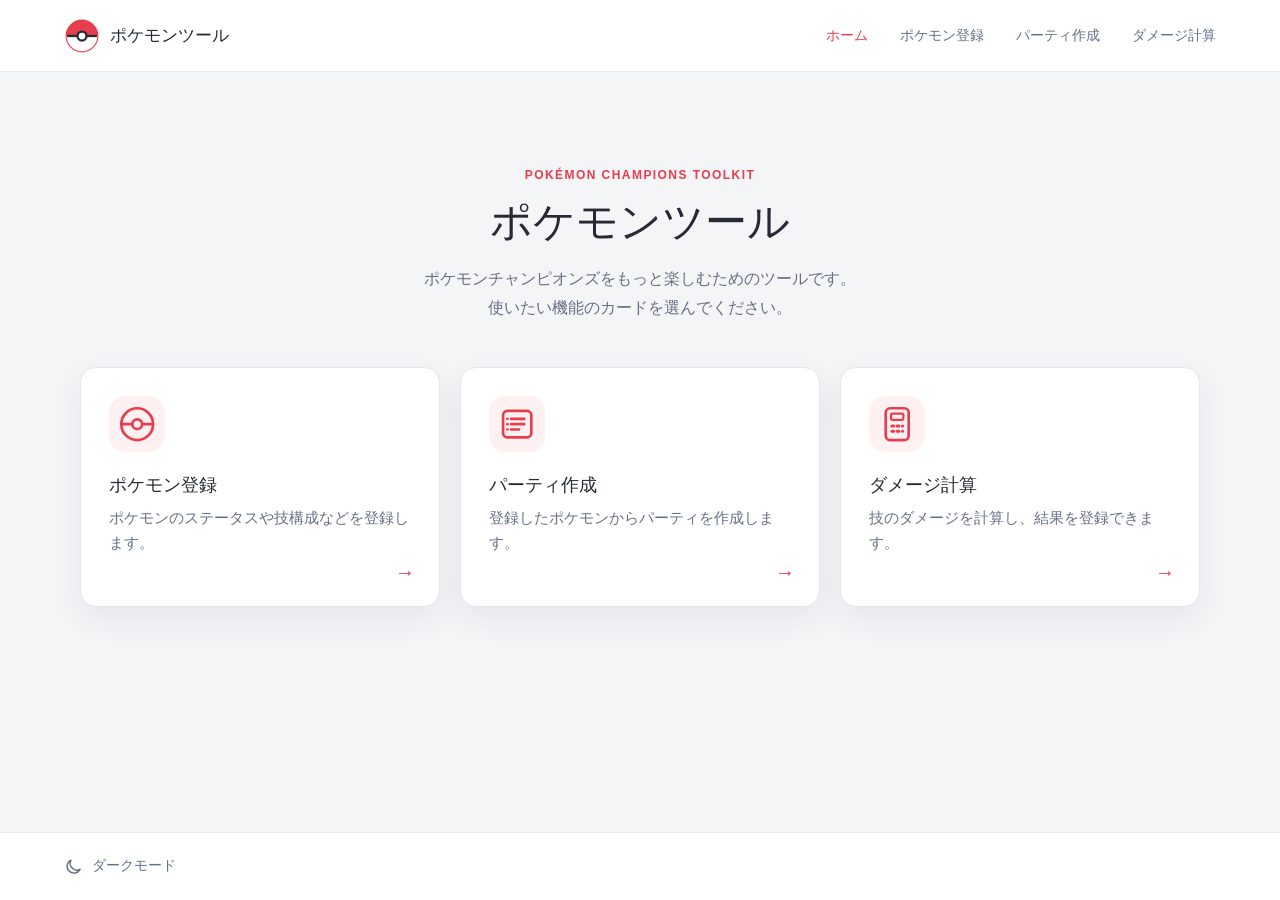
==== commit 9efbe310: "スタイルガイドを作成" ====
--- a/index.html
+++ b/index.html
@@ -13,11 +13,11 @@
     <header class="site-header">
       <a class="brand" href="#home" aria-label="ポケモンツール ホーム">
         <svg class="brand-icon" viewBox="0 0 40 40" aria-hidden="true">
-          <circle cx="20" cy="20" r="17" fill="white" stroke="currentColor" stroke-width="2.5"/>
+          <circle cx="20" cy="20" r="17" fill="var(--surface)" stroke="currentColor" stroke-width="2.5"/>
           <path d="M3 20a17 17 0 0 1 34 0Z" fill="currentColor"/>
-          <path d="M3 20a17 17 0 0 0 34 0Z" fill="white"/>
-          <path d="M3.5 20h33" stroke="#1f2937" stroke-width="2.5"/>
-          <circle cx="20" cy="20" r="5" fill="white" stroke="#1f2937" stroke-width="2.5"/>
+          <path d="M3 20a17 17 0 0 0 34 0Z" fill="var(--surface)"/>
+          <path d="M3.5 20h33" stroke="var(--text)" stroke-width="2.5"/>
+          <circle cx="20" cy="20" r="5" fill="var(--surface)" stroke="var(--text)" stroke-width="2.5"/>
         </svg>
         <span>ポケモンツール</span>
       </a>
--- a/style.css
+++ b/style.css
@@ -1,8 +1,6 @@
 :root {
   color-scheme: light;
   font-family: "Segoe UI", "Noto Sans JP", sans-serif;
-  color: #252a34;
-  background: #f4f5f7;
   font-synthesis: none;
   text-rendering: optimizeLegibility;
   --page-bg: #f4f5f7;
@@ -12,14 +10,16 @@
   --border: #e4e7ec;
   --accent: #e63d4f;
   --accent-dark: #c92e40;
+  --accent-contrast: #ffffff;
   --soft-accent: #fff0f1;
   --shadow: 0 0.75rem 2rem rgb(31 41 55 / 7%);
+  --shadow-hover: 0 1rem 2.25rem rgb(31 41 55 / 12%);
+  color: var(--text);
+  background: var(--page-bg);
 }
 
 :root[data-theme="dark"] {
   color-scheme: dark;
-  color: #f3f4f6;
-  background: #202329;
   --page-bg: #202329;
   --surface: #2b3038;
   --text: #f3f4f6;
@@ -27,8 +27,10 @@
   --border: #414752;
   --accent: #ff6675;
   --accent-dark: #ff8290;
+  --accent-contrast: #252a34;
   --soft-accent: #493037;
   --shadow: 0 0.75rem 2rem rgb(0 0 0 / 20%);
+  --shadow-hover: 0 1rem 2.25rem rgb(0 0 0 / 32%);
 }
 
 * {
@@ -157,7 +159,7 @@
 .tool-card:hover {
   transform: translateY(-5px);
   border-color: var(--accent);
-  box-shadow: 0 1rem 2.25rem rgb(31 41 55 / 12%);
+  box-shadow: var(--shadow-hover);
 }
 
 .card-icon {
@@ -228,7 +230,7 @@
   justify-content: center;
   margin-top: 1.75rem;
   padding: 0.65rem 1.25rem;
-  color: #ffffff;
+  color: var(--accent-contrast);
   font-weight: 700;
   background: var(--accent);
   border-radius: 0.65rem;
